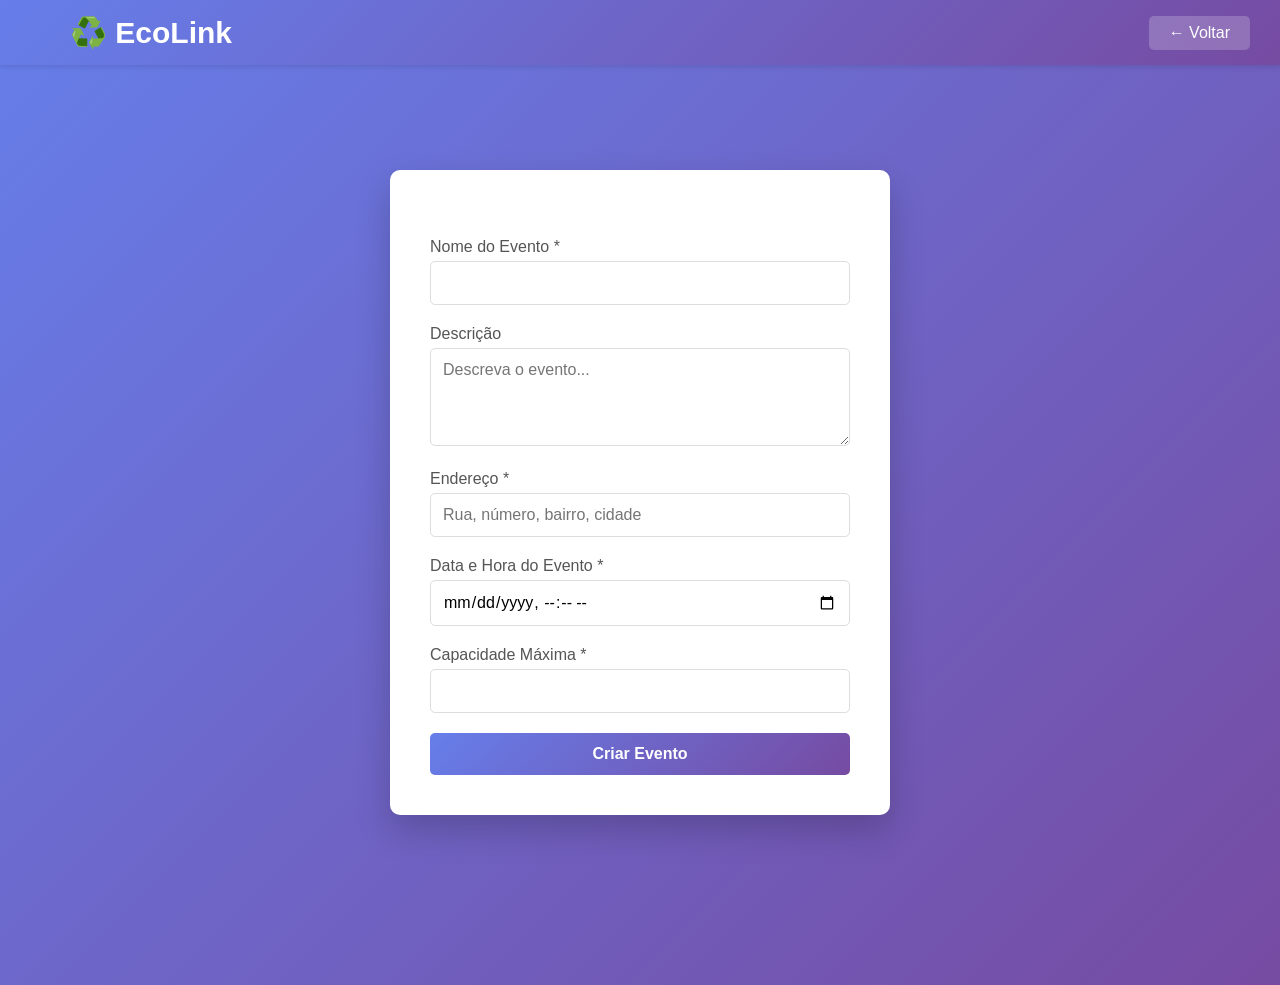
==== view/criar_evento.html @ 5cec2248 "Tudo 2" ====
<!-- views/criar_evento.html -->
<!DOCTYPE html>
<html lang="pt-br">
<head>
    <meta charset="UTF-8">
    <title>Criar Evento</title>
    <link rel="stylesheet" href="../css/style.css">
</head>
<body>
    <div class="header">
        <div class="logo"><a href="index.php"><h2>♻️ EcoLink</h2></a></div>
        <a href="dashboard_criador.php" class="logout-btn">← Voltar</a>
    </div>
    
    <div class="container">
        <h2>Criar Evento</h2>
        
        <!-- MENSAGEM_AREA -->
        
        <form method="POST" action="">
            <div class="form-group">
                <label>Nome do Evento *</label>
                <input type="text" name="nome_evento" required>
            </div>
            
            <div class="form-group">
                <label>Descrição</label>
                <textarea name="descricao" rows="4" cols="50" placeholder="Descreva o evento..."></textarea>
            </div>
            
            <div class="form-group">
                <label>Endereço *</label>
                <input type="text" name="endereco" placeholder="Rua, número, bairro, cidade" required>
            </div>
            
            <div class="form-group">
                <label>Data e Hora do Evento *</label>
                <input type="datetime-local" name="data_evento" required>
            </div>
            
            <div class="form-group">
                <label>Capacidade Máxima *</label>
                <input type="number" name="capacidade_maxima" min="1" required>
            </div>
            
            <button type="submit">Criar Evento</button>
        </form>
    </div>
</body>
</html>
---- css/style.css ----
/* assets/css/style.css - Sistema de Eventos */

* {
    margin: 0;
    padding: 0;
    box-sizing: border-box;
}

body {
    font-family: 'Segoe UI', Tahoma, Geneva, Verdana, sans-serif;
    background: linear-gradient(135deg, #667eea 0%, #764ba2 100%);
    min-height: 100vh;
    padding: 20px;
}

/* Containers */
.container {
    background: white;
    border-radius: 10px;
    box-shadow: 0 15px 35px rgba(0,0,0,0.2);
    width: 100%;
    max-width: 500px;
    margin: 150px auto;
    padding: 40px;
    animation: fadeIn 0.5s ease-in;
}

.container2{
    background: white;
    border-radius: 10px;
    box-shadow: 0 15px 35px rgba(0,0,0,0.2);
    width: 100%;
    max-width: 500px;
    margin: 200px auto;
    padding: 40px;
    animation: fadeIn 0.5s ease-in;
}

.container-large {
    max-width: 1200px;
    margin-top: 100px;
}

/* Header */
.header {
    background: linear-gradient(135deg, #667eea 0%, #764ba2 100%);
    color: white;
    padding: 15px 30px;
    display: flex;
    justify-content: space-between;
    align-items: center;
    position: fixed;
    top: 0;
    left: 0;
    right: 0;
    z-index: 1000;
    box-shadow: 0 2px 5px rgba(0,0,0,0.1);
}

.logo {
    font-size: 20px;
    font-weight: bold;
}

.user-info {
    display: flex;
    align-items: center;
    gap: 20px;
}

.user-name {
    background: rgba(255,255,255,0.2);
    padding: 5px 15px;
    border-radius: 20px;
    font-size: 14px;
}

.logout-btn {
    background: rgba(255,255,255,0.2);
    color: white;
    padding: 8px 20px;
    text-decoration: none;
    border-radius: 5px;
    transition: all 0.3s;
}

.logout-btn:hover {
    background: rgba(255,255,255,0.3);
}

/* Menu */
.menu {
    display: flex;
    gap: 15px;
    margin-bottom: 30px;
    padding-bottom: 20px;
    border-bottom: 2px solid #eee;
    flex-wrap: wrap;
}

.menu a {
    color: #667eea;
    text-decoration: none;
    padding: 8px 15px;
    border-radius: 5px;
    transition: all 0.3s;
}

.menu a:hover {
    background: #667eea;
    color: white;
}

/* Stats */
.stats {
    display: flex;
    gap: 20px;
    margin: 20px 0;
}

.stat-card {
    background: #667eea;
    color: white;
    padding: 20px;
    border-radius: 10px;
    flex: 1;
    text-align: center;
}

.stat-card.green {
    background: #48bb78;
}

.stat-card h3 {
    font-size: 32px;
    margin-bottom: 10px;
}

/* Cards */
.card {
    background: white;
    border-radius: 10px;
    padding: 20px;
    margin-bottom: 20px;
    box-shadow: 0 2px 5px rgba(0,0,0,0.1);
}

/* Grid de eventos */
.eventos-grid {
    display: grid;
    grid-template-columns: repeat(auto-fill, minmax(350px, 1fr));
    gap: 20px;
    margin-top: 20px;
}

.card-evento {
    background: white;
    border: 1px solid #e0e0e0;
    border-radius: 10px;
    padding: 20px;
    transition: all 0.3s;
    position: relative;
}

.card-evento:hover {
    box-shadow: 0 5px 15px rgba(0,0,0,0.1);
    transform: translateY(-3px);
}

.card-evento h4 {
    color: #667eea;
    margin-bottom: 10px;
    font-size: 18px;
}

.card-evento .endereco {
    color: #666;
    font-size: 14px;
    margin: 5px 0;
}

.card-evento .data {
    color: #888;
    font-size: 12px;
    margin: 5px 0;
}

/* Formulários */
.form-group {
    margin-bottom: 20px;
}

label {
    display: block;
    margin-bottom: 5px;
    color: #555;
    font-weight: 500;
}

input, select, textarea {
    width: 100%;
    padding: 12px;
    border: 1px solid #ddd;
    border-radius: 5px;
    font-size: 16px;
    font-family: inherit;
}

input:focus, select:focus, textarea:focus {
    outline: none;
    border-color: #667eea;
}

button {
    background: linear-gradient(135deg, #667eea 0%, #764ba2 100%);
    color: white;
    border: none;
    padding: 12px;
    border-radius: 5px;
    font-size: 16px;
    font-weight: bold;
    cursor: pointer;
    width: 100%;
    transition: transform 0.2s;
}

button:hover {
    transform: translateY(-2px);
}

.btn-inscrever {
    background: linear-gradient(135deg, #48bb78 0%, #38a169 100%);
    margin-top: 15px;
}

.btn-inscrever:disabled {
    background: #ccc;
    cursor: not-allowed;
}

/* Badges */
.badge-inscrito {
    background: #48bb78;
    color: white;
    padding: 5px 10px;
    border-radius: 5px;
    font-size: 12px;
    display: inline-block;
    margin-top: 10px;
}

.retirar-inscricao{ 
    background: #ff0000;
    color: white;
    padding: 5px 10px;
    border-radius: 5px;
    font-size: 12px;
    display: inline-block;
    margin-top: 10px;
    width: 71px;
    height: 40px;
}

/* Mensagens */
.mensagem {
    padding: 10px;
    border-radius: 5px;
    margin-bottom: 20px;
    text-align: center;
}

.sucesso {
    background: #d4edda;
    color: #155724;
    border: 1px solid #c3e6cb;
}

.erro {
    background: #f8d7da;
    color: #721c24;
    border: 1px solid #f5c6cb;
}

.info {
    background: #d1ecf1;
    color: #0c5460;
    border: 1px solid #bee5eb;
}

.sem-eventos {
    text-align: center;
    padding: 40px;
    background: #f9f9f9;
    border-radius: 10px;
    color: #999;
}

.link {
    text-align: center;
    margin-top: 20px;
    padding-top: 20px;
    border-top: 1px solid #eee;
}

.link a {
    color: #667eea;
    text-decoration: none;
}

.link a:hover {
    text-decoration: underline;
}

.subtitulo {
    text-align: center;
    color: #666;
    margin-bottom: 30px;
    font-size: 14px;
}

/* Animações */
@keyframes fadeIn {
    from {
        opacity: 0;
        transform: translateY(-20px);
    }
    to {
        opacity: 1;
        transform: translateY(0);
    }
}

/* Responsivo */
@media (max-width: 768px) {
    .eventos-grid {
        grid-template-columns: 1fr;
    }
    
    .header {
        flex-direction: column;
        gap: 10px;
    }
    
    .stats {
        flex-direction: column;
    }
}

/* ============================================ */
/* ESTILOS DO PERFIL DO USUÁRIO - DASHBOARD     */
/* ============================================ */

/* Container principal do perfil */
.perfil-container {
    display: flex;
    align-items: center;
    gap: 30px;
    background: linear-gradient(135deg, #f5f7fa 0%, #c3cfe2 100%);
    padding: 25px;
    border-radius: 15px;
    margin-bottom: 30px;
    flex-wrap: wrap;
}

/* Área da imagem */
.perfil-imagem {
    flex-shrink: 0;
}

.perfil-imagem img {
    width: 120px;
    height: 120px;
    border-radius: 50%;
    object-fit: cover;
    border: 4px solid white;
    box-shadow: 0 5px 15px rgba(0,0,0,0.2);
    background: white;
}

/* Botão de trocar imagem (opcional) */
.btn-trocar-imagem {
    display: block;
    text-align: center;
    margin-top: 8px;
    font-size: 11px;
    color: #667eea;
    text-decoration: none;
}

.btn-trocar-imagem:hover {
    text-decoration: underline;
}

/* Área de informações */
.perfil-info {
    flex: 1;
}

.perfil-info h3 {
    color: #333;
    margin-bottom: 5px;
    font-size: 24px;
}

.perfil-info .boas-vindas {
    color: #667eea;
    font-size: 16px;
    margin-bottom: 15px;
    font-weight: 500;
}

/* Card de informações */
.info-card {
    background: white;
    border-radius: 10px;
    padding: 15px 20px;
    box-shadow: 0 2px 5px rgba(0,0,0,0.05);
}

.info-item {
    display: flex;
    align-items: center;
    padding: 8px 0;
    border-bottom: 1px solid #eee;
}

.info-item:last-child {
    border-bottom: none;
}

.info-label {
    width: 120px;
    font-weight: 600;
    color: #555;
}

.info-value {
    flex: 1;
    color: #333;
}

/* Responsivo */
@media (max-width: 600px) {
    .perfil-container {
        flex-direction: column;
        text-align: center;
    }
    
    .info-item {
        flex-direction: column;
        text-align: center;
    }
    
    .info-label {
        width: 100%;
        margin-bottom: 5px;
    }
}

/* ============================================ */
/* ESTILOS DO PERFIL DO CRIADOR - DASHBOARD     */
/* ============================================ */

/* Container principal do perfil do criador */
.perfil-criador-container {
    display: flex;
    align-items: center;
    gap: 30px;
    background: linear-gradient(135deg, #f5f7fa 0%, #c3cfe2 100%);
    padding: 25px;
    border-radius: 15px;
    margin-bottom: 30px;
    flex-wrap: wrap;
}

/* Área da imagem do criador */
.perfil-criador-imagem {
    flex-shrink: 0;
}

.perfil-criador-imagem img {
    width: 120px;
    height: 120px;
    border-radius: 50%;
    object-fit: cover;
    border: 4px solid white;
    box-shadow: 0 5px 15px rgba(0,0,0,0.2);
    background: white;
}

/* Área de informações do criador */
.perfil-criador-info {
    flex: 1;
}

.perfil-criador-info h3 {
    color: #333;
    margin-bottom: 5px;
    font-size: 24px;
}

.perfil-criador-info .boas-vindas {
    color: #667eea;
    font-size: 16px;
    margin-bottom: 15px;
    font-weight: 500;
}

/* Card de informações do criador */
.info-criador-card {
    background: white;
    border-radius: 10px;
    padding: 15px 20px;
    box-shadow: 0 2px 5px rgba(0,0,0,0.05);
}

.info-criador-item {
    display: flex;
    align-items: center;
    padding: 8px 0;
    border-bottom: 1px solid #eee;
}

.info-criador-item:last-child {
    border-bottom: none;
}

.info-criador-label {
    width: 130px;
    font-weight: 600;
    color: #555;
}

.info-criador-value {
    flex: 1;
    color: #333;
}

/* Badge de tipo de usuário */
.badge-criador {
    background: linear-gradient(135deg, #667eea 0%, #764ba2 100%);
    color: white;
    padding: 5px 12px;
    border-radius: 20px;
    font-size: 12px;
    display: inline-block;
    margin-left: 10px;
}

/* Stats cards para criador */
.stats-criador {
    display: flex;
    gap: 20px;
    margin: 20px 0;
    flex-wrap: wrap;
}

.stat-criador-card {
    background: white;
    border-radius: 10px;
    padding: 20px;
    flex: 1;
    min-width: 150px;
    text-align: center;
    box-shadow: 0 2px 10px rgba(0,0,0,0.1);
    transition: transform 0.3s;
}

.stat-criador-card:hover {
    transform: translateY(-3px);
}

.stat-criador-card .numero {
    font-size: 32px;
    font-weight: bold;
    color: #667eea;
    margin-bottom: 10px;
}

.stat-criador-card .rotulo {
    color: #666;
    font-size: 14px;
}

.stat-criador-card.verde .numero {
    color: #48bb78;
}

.stat-criador-card.roxo .numero {
    color: #9b59b6;
}

.stat-criador-card.laranja .numero {
    color: #e67e22;
}

/* Responsivo */
@media (max-width: 600px) {
    .perfil-criador-container {
        flex-direction: column;
        text-align: center;
    }
    
    .info-criador-item {
        flex-direction: column;
        text-align: center;
    }
    
    .info-criador-label {
        width: 100%;
        margin-bottom: 5px;
    }
    
    .stats-criador {
        flex-direction: column;
    }
}

.logo a, h2{
    display: flex;
    align-items: center;
    color: white;
    text-decoration: none;
    margin-left: 20px;
    font-weight: bold;
}
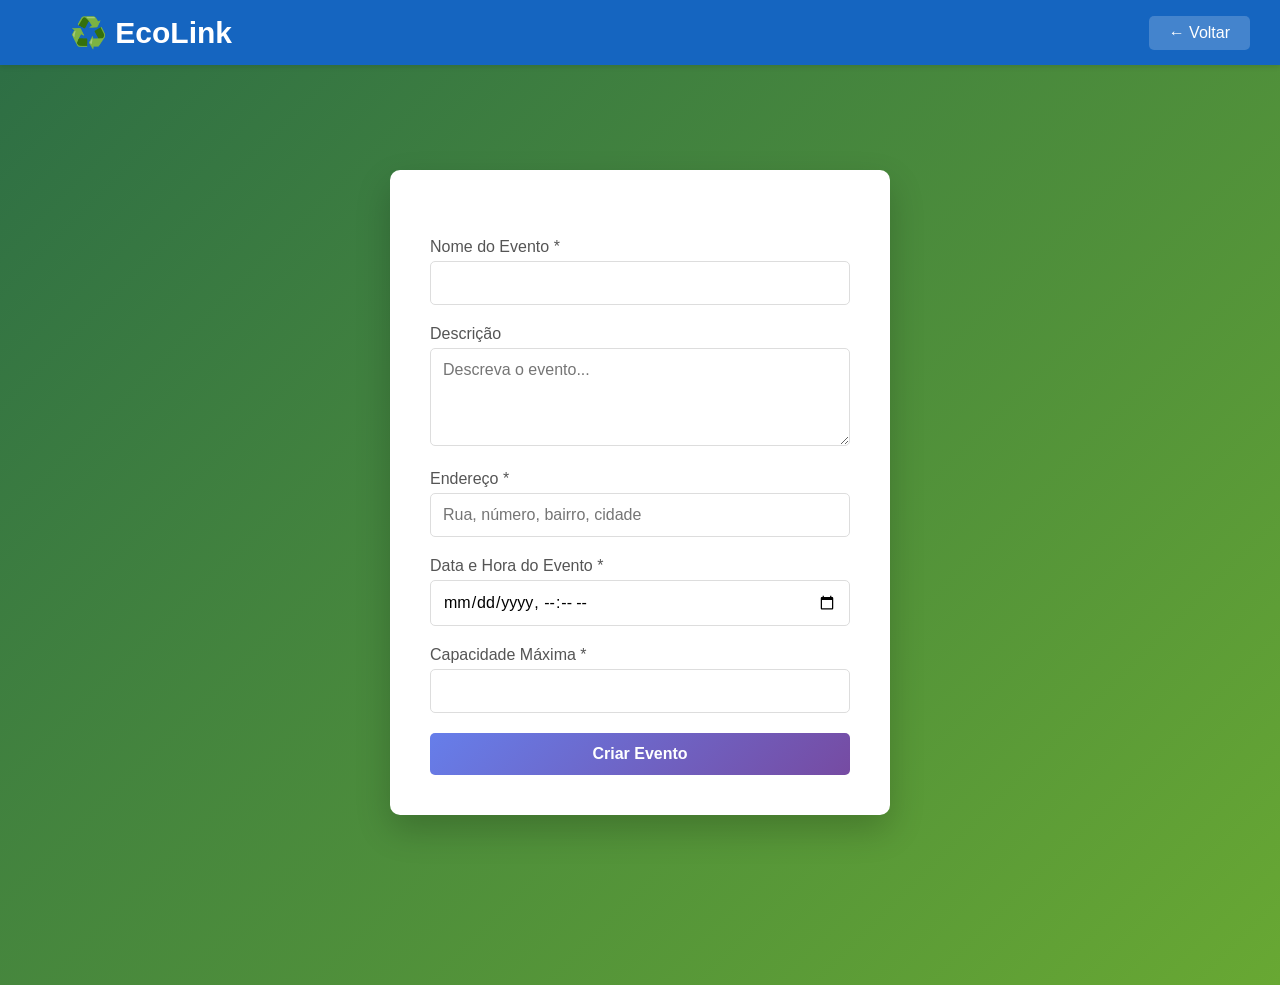
==== commit d73a2c5e: "Responsividade e refatoração do banco de dados" ====
--- a/view/criar_evento.html
+++ b/view/criar_evento.html
@@ -3,6 +3,7 @@
 <html lang="pt-br">
 <head>
     <meta charset="UTF-8">
+    <meta name="viewport" content="width=device-width, initial-scale=1.0">
     <title>Criar Evento</title>
     <link rel="stylesheet" href="../css/style.css">
 </head>
--- a/css/style.css
+++ b/css/style.css
@@ -8,7 +8,7 @@
 
 body {
     font-family: 'Segoe UI', Tahoma, Geneva, Verdana, sans-serif;
-    background: linear-gradient(135deg, #667eea 0%, #764ba2 100%);
+    background: linear-gradient(135deg, #2c6d45 0%, #68a833 100%);
     min-height: 100vh;
     padding: 20px;
 }
@@ -43,7 +43,7 @@
 
 /* Header */
 .header {
-    background: linear-gradient(135deg, #667eea 0%, #764ba2 100%);
+    background-color: #1565c0;
     color: white;
     padding: 15px 30px;
     display: flex;
@@ -332,17 +332,254 @@
 
 /* Responsivo */
 @media (max-width: 768px) {
+    body {
+        padding: 10px;
+    }
+
+    .container {
+        margin: 80px auto 20px;
+        padding: 25px 20px;
+        max-width: 95%;
+    }
+
+    .container2 {
+        margin: 70px auto 20px;
+        padding: 25px 20px;
+        max-width: 95%;
+    }
+
+    .container-large {
+        margin-top: 70px;
+        padding: 0 10px;
+    }
+
     .eventos-grid {
         grid-template-columns: 1fr;
     }
     
     .header {
         flex-direction: column;
-        gap: 10px;
+        gap: 8px;
+        padding: 10px 12px;
+    }
+
+    .logo {
+        font-size: 18px;
+    }
+
+    .logo a, h2 {
+        margin-left: 0;
+        font-size: 18px;
+    }
+
+    .user-info {
+        flex-direction: column;
+        gap: 8px;
+        width: 100%;
+    }
+
+    .user-name {
+        font-size: 12px;
+        padding: 4px 10px;
+    }
+
+    .logout-btn {
+        padding: 6px 15px;
+        font-size: 14px;
     }
     
     .stats {
         flex-direction: column;
+        gap: 12px;
+    }
+
+    .stat-card {
+        padding: 15px;
+    }
+
+    .stat-card h3 {
+        font-size: 28px;
+    }
+
+    .menu {
+        flex-direction: column;
+        gap: 8px;
+    }
+
+    .menu a {
+        display: block;
+        text-align: center;
+        padding: 10px;
+    }
+
+    .card-evento {
+        padding: 15px;
+    }
+
+    .card-evento h4 {
+        font-size: 16px;
+    }
+
+    button {
+        padding: 14px;
+        font-size: 15px;
+    }
+
+    .perfil-container {
+        flex-direction: column;
+        text-align: center;
+        padding: 20px 15px;
+        gap: 20px;
+    }
+
+    .perfil-imagem img {
+        width: 100px;
+        height: 100px;
+    }
+
+    .perfil-info h3 {
+        font-size: 20px;
+    }
+
+    .info-item {
+        flex-direction: column;
+        text-align: center;
+    }
+
+    .info-label {
+        width: 100%;
+        margin-bottom: 5px;
+    }
+
+    .perfil-criador-container {
+        flex-direction: column;
+        text-align: center;
+        padding: 20px 15px;
+        gap: 20px;
+    }
+
+    .perfil-criador-imagem img {
+        width: 100px;
+        height: 100px;
+    }
+
+    .perfil-criador-info h3 {
+        font-size: 20px;
+    }
+
+    .info-criador-item {
+        flex-direction: column;
+        text-align: center;
+    }
+
+    .info-criador-label {
+        width: 100%;
+        margin-bottom: 5px;
+    }
+
+    .stats-criador {
+        flex-direction: column;
+        gap: 12px;
+    }
+
+    .stat-criador-card {
+        min-width: 100%;
+    }
+
+    .badge-criador {
+        display: inline-block;
+        margin-left: 0;
+        margin-top: 5px;
+    }
+}
+
+@media (max-width: 480px) {
+    body {
+        padding: 5px;
+    }
+
+    .container {
+        margin: 70px auto 15px;
+        padding: 20px 12px;
+        max-width: 100%;
+    }
+
+    .container2 {
+        margin: 60px auto 15px;
+        padding: 20px 12px;
+        max-width: 100%;
+    }
+
+    .container-large {
+        margin-top: 60px;
+        padding: 0 5px;
+    }
+
+    .header {
+        padding: 8px 10px;
+    }
+
+    .logo {
+        font-size: 15px;
+    }
+
+    .logo a, h2 {
+        font-size: 15px;
+    }
+
+    h2 {
+        font-size: 1.2rem;
+    }
+
+    .subtitulo {
+        font-size: 12px;
+    }
+
+    input, select, textarea {
+        padding: 10px;
+        font-size: 14px;
+    }
+
+    button {
+        padding: 12px;
+        font-size: 14px;
+    }
+
+    .perfil-info h3 {
+        font-size: 18px;
+    }
+
+    .perfil-criador-info h3 {
+        font-size: 18px;
+    }
+
+    .stat-card h3 {
+        font-size: 22px;
+    }
+
+    .stat-card {
+        padding: 12px;
+    }
+
+    .stat-criador-card .numero {
+        font-size: 22px;
+    }
+
+    .stat-criador-card {
+        padding: 15px;
+    }
+
+    .eventos-grid {
+        gap: 12px;
+    }
+
+    .card-evento {
+        padding: 12px;
+    }
+
+    .badge-inscrito, .retirar-inscricao {
+        font-size: 11px;
+        padding: 4px 8px;
     }
 }
 
@@ -594,28 +831,6 @@
     color: #e67e22;
 }
 
-/* Responsivo */
-@media (max-width: 600px) {
-    .perfil-criador-container {
-        flex-direction: column;
-        text-align: center;
-    }
-    
-    .info-criador-item {
-        flex-direction: column;
-        text-align: center;
-    }
-    
-    .info-criador-label {
-        width: 100%;
-        margin-bottom: 5px;
-    }
-    
-    .stats-criador {
-        flex-direction: column;
-    }
-}
-
 .logo a, h2{
     display: flex;
     align-items: center;
